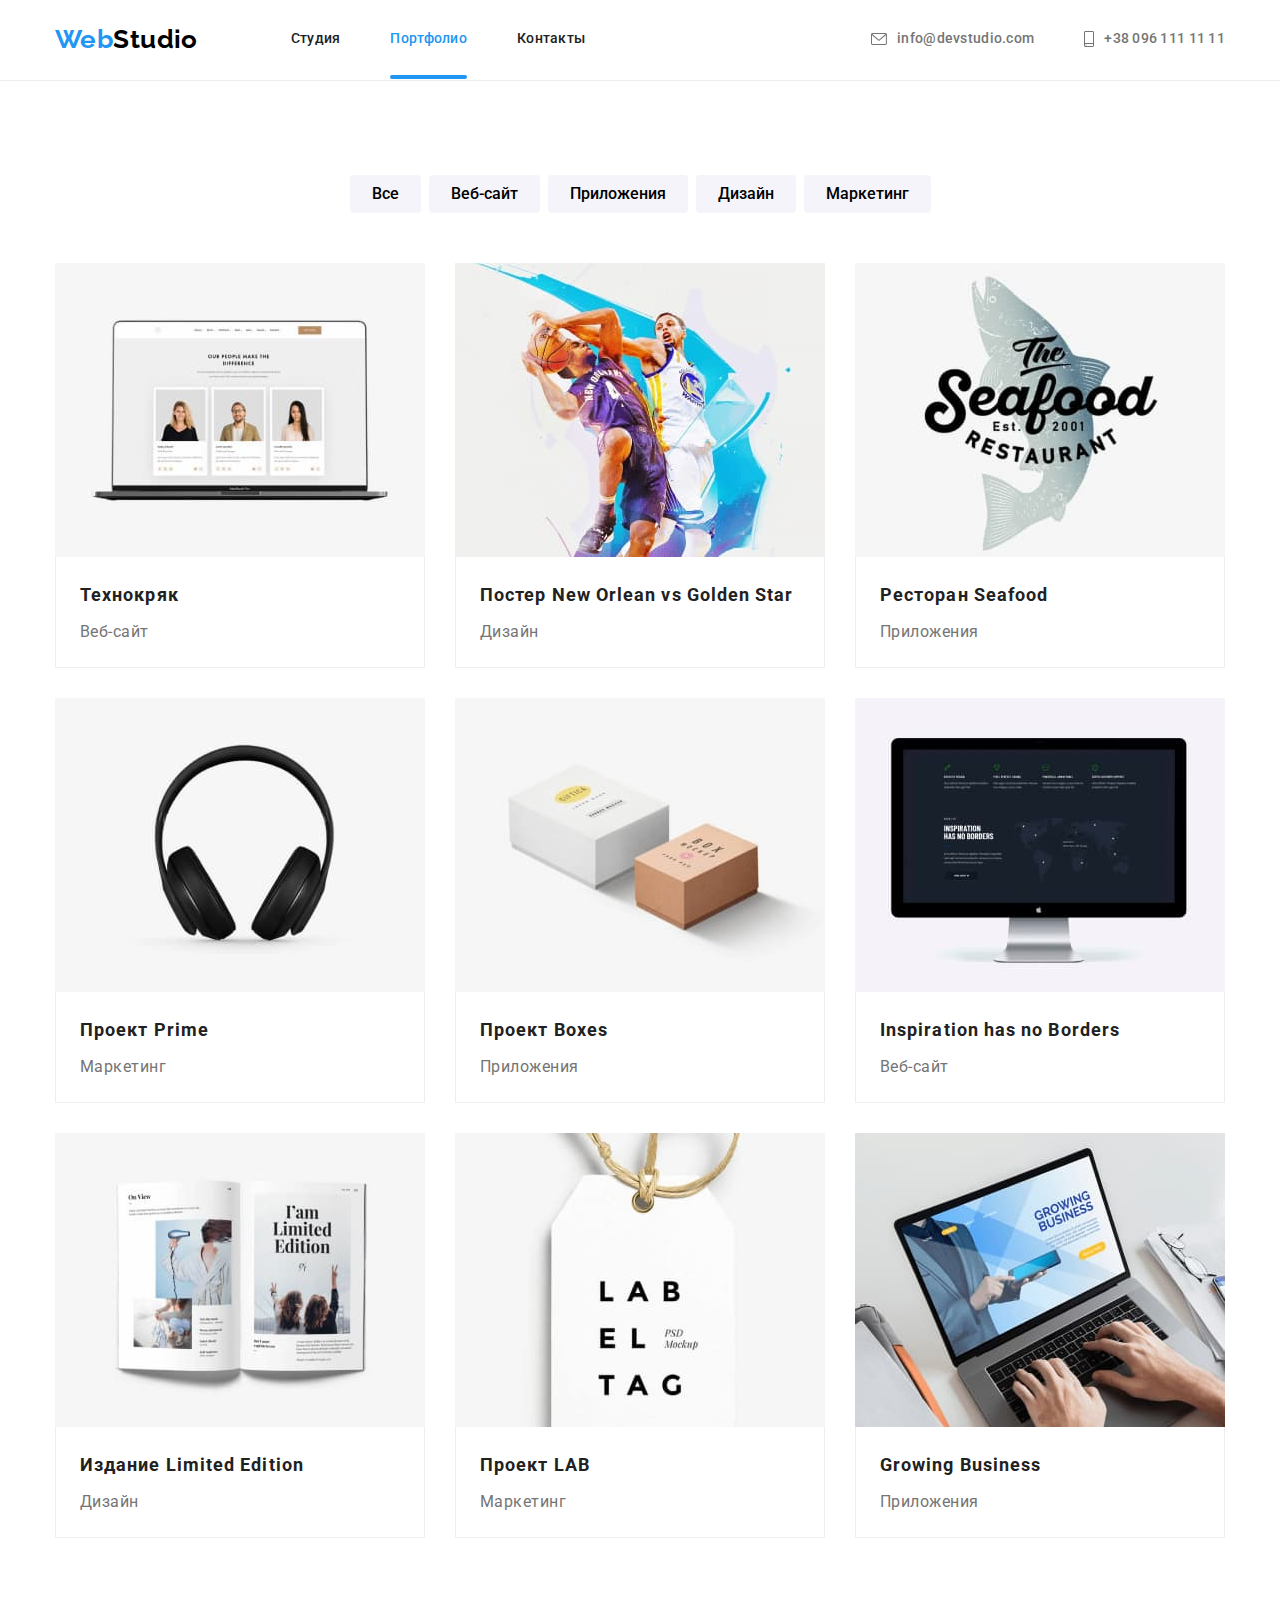
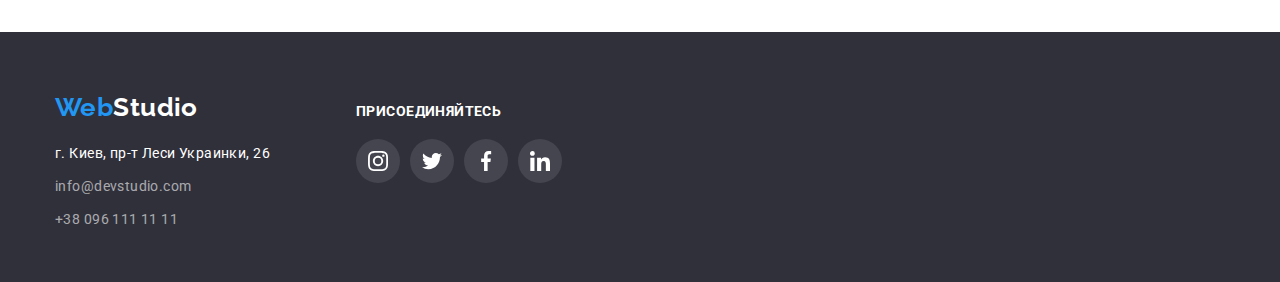
==== portfolio.html @ 51a5d647 "дз-6" ====
<!DOCTYPE html>
<html lang="ru">

<head>
    <meta charset="UTF-8">
    <meta http-equiv="X-UA-Compatible" content="IE=edge">
    <meta name="viewport" content="width=device-width, initial-scale=1.0">
    <title>portfolio</title>
    <link
        href="https://fonts.googleapis.com/css2?family=Raleway:wght@700&family=Roboto:wght@400;500;700;900&display=swap"
        rel="stylesheet">
    <link rel="stylesheet"
        href="https://cdnjs.cloudflare.com/ajax/libs/modern-normalize/0.2.0/modern-normalize.min.css">
    <link rel="stylesheet" href="./css/styles.css">
</head>

<body class="page">
    <header class="page-header border">
        <div class="container">
            <nav class="header-nav">
                <a href="./index.html" class="logo list"><span class="logo-color">Web</span>Studio</a>
                <ul class="site-nav list">
                    <li class="item"><a href="./index.html" class="link-nav  list">Студия</a></li>
                    <li class="item"><a href="./portfolio.html" class="link-nav current list">Портфолио</a></li>
                    <li class="item"><a href="#contacts" class="link-nav list">Контакты</a></li>
                </ul>
            </nav>
            <ul class="auth-nav list">
                <li class="item"><a href="mailto:info@devstudio.com" aria-label="Почта" class="link-contacts list">
                        <svg class="link-contacts-icon" width="16" height="12">
                            <use href="./images/icons.svg#envelope"></use>
                        </svg>info@devstudio.com
                    </a>
                </li>
                <li class="item"><a href="tel:+380961111111" aria-label="Телефон" class="link-contacts list">
                        <svg class="link-contacts-icon" width="10" height="16">
                            <use href="./images/icons.svg#smartphone"></use>
                        </svg>+38 096 111 11 11</a></li>
            </ul>
        </div>
    </header>
    <main>
        <section class="portfolio">
            <div class="container">
                <h1 class="visually-hidden">Портфолио</h1>
                <ul class="filter list">
                    <li><button type="button" class="filter-button" aria-label="Все">Все</button></li>
                    <li><button type="button" class="filter-button" aria-label="Веб-сайт">Веб-сайт</button></li>
                    <li><button type="button" class="filter-button" aria-label="Приложения">Приложения</button></li>
                    <li><button type="button" class="filter-button" aria-label="Дизайн">Дизайн</button></li>
                    <li><button type="button" class="filter-button" aria-label="Маркетинг">Маркетинг</button></li>
                </ul>
                <ul class="filter-item list">
                    <li class="item none">
                        <a href="" aria-label="Веб-сайт" class="filter-link list" target="_blank"
                            rel="noopener noreferrer">
                            <div class="animation-box">
                                <img src="./images/portfoliolink1.jpg" alt="На фото ноутбук" width="370"
                                    class="filter-foto">
                                <p class="animation-box-thumb"><span class="animation-box-text">Технокряк это
                                        современная площадка распространения коронавируса.
                                        Компании
                                        используют эту платформу для цифрового
                                        шпионажа и атак на защищённые сервера конкурентов.</span></p>
                            </div>
                            <div class="filter-box">
                                <h2 class="filter-card-title">Технокряк</h2>
                                <p class="filter-card-text">Веб-сайт</p>
                            </div>
                        </a>
                    </li>
                    <li class="item none">
                        <a href="" aria-label="Дизайн" class="filter-link list" target="_blank"
                            rel="noopener noreferrer">
                            <div class="animation-box">
                                <img src="./images/portfoliolink2.jpg" alt="На фото баскетболисты" width="370"
                                    class="filter-foto">
                                <p class="animation-box-thumb"><span class="animation-box-text">Lorem ipsum dolor sit
                                        amet consectetur adipisicing elit. Magnam beatae, provident similique ab eum id
                                        sint recusandae temporibus! Eveniet nam nobis temporibus quidem harum
                                        perspiciatis, praesentium tenetur veniam!</span></p>
                            </div>
                            <div class="filter-box">
                                <h2 class="filter-card-title">Постер New Orlean vs Golden Star</h2>
                                <p class="filter-card-text">Дизайн</p>
                            </div>
                        </a>
                    </li>
                    <li class="item none">
                        <a href="" aria-label="Приложения" class="filter-link list" target="_blank"
                            rel="noopener noreferrer">
                            <div class="animation-box">
                                <img src="./images/portfoliolink3.jpg" alt="На фото логотип ресторана" width="370"
                                    class="filter-foto">
                                <p class="animation-box-thumb"><span class="animation-box-text">Lorem ipsum dolor sit,
                                        amet consectetur adipisicing elit. Incidunt quae ex repellendus ab autem
                                        inventore amet molestiae excepturi, obcaecati, vel quidem necessitatibus tenetur
                                        optio reprehenderit pariatur?</span></p>
                            </div>
                            <div class="filter-box">
                                <h2 class="filter-card-title">Ресторан Seafood</h2>
                                <p class="filter-card-text">Приложения</p>
                            </div>
                        </a>
                    </li>
                    <li class="item">
                        <a href="" aria-label="Маркетинг" class="filter-link list" target="_blank"
                            rel="noopener noreferrer">
                            <div class="animation-box">
                                <img src="./images/portfoliolink4.jpg" alt="На фото наушники" width="370"
                                    class="filter-foto">
                                <p class="animation-box-thumb"><span class="animation-box-text">Lorem, ipsum dolor sit
                                        amet consectetur adipisicing elit. Reprehenderit, blanditiis. Et sequi sed
                                        adipisci sit, eaque architecto consequatur aliquam odio tempora velit illo
                                        maiores asperiores, voluptatem.</span>
                                </p>
                            </div>
                            <div class="filter-box">
                                <h2 class="filter-card-title">Проект Prime</h2>
                                <p class="filter-card-text">Маркетинг</p>
                            </div>
                        </a>
                    </li>
                    <li class="item">
                        <a href="" aria-label="Приложения" class="filter-link list" target="_blank"
                            rel="noopener noreferrer">
                            <div class="animation-box">
                                <img src="./images/portfoliolink5.jpg" alt="На фото коробки" width="370"
                                    class="filter-foto">
                                <p class="animation-box-thumb"><span class="animation-box-text">Lorem ipsum dolor sit
                                        amet, consectetur adipisicing elit. Aperiam, dolorem? Dolore iste, provident
                                        modi consequuntur ipsum optio repudiandae harum placeat inventore fugit
                                        officiis! quibusdam!</span></p>
                            </div>
                            <div class="filter-box">
                                <h2 class="filter-card-title">Проект Boxes</h2>
                                <p class="filter-card-text">Приложения</p>
                            </div>
                        </a>
                    </li>
                    <li class="item">
                        <a href="" aria-label="Веб-сайт" class="filter-link list" target="_blank"
                            rel="noopener noreferrer">
                            <div class="animation-box">
                                <img src="./images/portfoliolink6.jpg" alt="На фото монитор" width="370"
                                    class="filter-foto">
                                <p class="animation-box-thumb"><span class="animation-box-text">Lorem ipsum dolor sit
                                        amet consectetur adipisicing elit. Cumque nisi iure voluptate perferendis ipsam
                                        autem placeat, libero quam dignissimos pariatur cupiditate temporibus saepe
                                        eaque?</span></p>
                            </div>
                            <div class="filter-box">
                                <h2 class="filter-card-title">Inspiration has no Borders</h2>
                                <p class="filter-card-text">Веб-сайт</p>
                            </div>
                        </a>
                    </li>
                    <li class="item">
                        <a href="" aria-label="Дизайн" class="filter-link list" target="_blank"
                            rel="noopener noreferrer">
                            <div class="animation-box">
                                <img src="./images/portfoliolink7.jpg" alt="На фото книга" width="370"
                                    class="filter-foto">
                                <p class="animation-box-thumb"><span class="animation-box-text">Lorem, ipsum dolor sit
                                        amet consectetur adipisicing elit. Praesentium atque, provident illo molestias
                                        id voluptatibus vel debitis aperiam nobis? Aspernatur, iste quibusdam sed
                                        accusamus omnis!</span></p>
                            </div>
                            <div class="filter-box">
                                <h2 class="filter-card-title">Издание Limited Edition</h2>
                                <p class="filter-card-text">Дизайн</p>
                            </div>
                        </a>
                    </li>
                    <li class="item">
                        <a href="" aria-label="Маркетинг" class="filter-link list" target="_blank"
                            rel="noopener noreferrer">
                            <div class="animation-box">
                                <img src="./images/portfoliolink8.jpg" alt="На фото ярлык с логотипом" width="370"
                                    class="filter-foto">
                                <p class="animation-box-thumb"><span class="animation-box-text">Lorem ipsum, dolor sit
                                        amet consectetur adipisicing elit. Ipsum quidem totam nulla obcaecati quasi ex,
                                        porro et repudiandae voluptatum, dicta, enim eum rem. Explicabo, distinctio quia
                                        .</span></p>
                            </div>
                            <div class="filter-box">
                                <h2 class="filter-card-title">Проект LAB</h2>
                                <p class="filter-card-text">Маркетинг</p>
                            </div>
                        </a>
                    </li>
                    <li class="item">
                        <a href="" aria-label="Приложения" class="filter-link list" target="_blank"
                            rel="noopener noreferrer">
                            <div class="animation-box">
                                <img src="./images/portfoliolink9.jpg" alt="На фото человек работает на ноутбуке"
                                    width="370" class="filter-foto">
                                <p class="animation-box-thumb"><span class="animation-box-text">Lorem ipsum dolor, sit
                                        amet consectetur adipisicing elit. Consectetur, ratione cum quisquam harum
                                        aperiam qui omnis quasi sapiente eius quod consequuntur? Neque consequuntur
                                        facilis voluptatem laborum !</span></p>
                            </div>
                            <div class="filter-box">
                                <h2 class="filter-card-title">Growing Business</h2>
                                <p class="filter-card-text">Приложения</p>
                            </div>
                        </a>
                    </li>
                </ul>
            </div>
        </section>
    </main>
    <footer class="footer">
        <div class="container">
            <div class="footerbox">
                <div class="address-block">
                    <a href="./index.html" class="logo logo-end"><span class="logo-color">Web</span><span
                            class="logo-colors">Studio</span></a>
                    <address class="address" id="contacts">
                        <ul class="address-list list">
                            <li><a href="https://goo.gl/maps/zxBXprxEHdJfPsus8" aria-label="Гугл карта" target="_blank"
                                    rel="noopener noreferrer" class="address-map list">
                                    г. Киев, пр-т Леси Украинки, 26</a></li>
                            <li><a href="mailto:info@devstudio.com" aria-label="Почта"
                                    class="address-contacts list">info@devstudio.com</a></li>
                            <li><a href="tel:+380961111111" aria-label="Телефон" class="address-contacts list">+38 096
                                    111 11 11</a></li>
                        </ul>
                    </address>
                </div>
                <div class="social-network-link">
                    <p class="go-us">присоединяйтесь</p>
                    <ul class="social-network list">
                        <li class="social-item ">
                            <a href="" class="social-link end" aria-label="Инстаграмм" target="_blank"
                                rel="noopener noreferrer">
                                <svg class="social-icon end" width="20" height="20">
                                    <use href="./images/icons.svg#instagram"></use>
                                </svg>
                            </a>
                        </li>
                        <li class="social-item">
                            <a href="" class="social-link end" aria-label="Твиттер" target="_blank"
                                rel="noopener noreferrer">
                                <svg class="social-icon end" width="20" height="20">
                                    <use href="./images/icons.svg#twitter"></use>
                                </svg>
                            </a>
                        </li>
                        <li class="social-item">
                            <a href="" class="social-link end" aria-label="Фейсбук" target="_blank"
                                rel="noopener noreferrer">
                                <svg class="social-icon end" width="20" height="20">
                                    <use href="./images/icons.svg#facebook"></use>
                                </svg>
                            </a>
                        </li>
                        <li class="social-item">
                            <a href="" class="social-link end" aria-label="Линкедин" target="_blank"
                                rel="noopener noreferrer">
                                <svg class="social-icon end" width="20" height="20">
                                    <use href="./images/icons.svg#linkedin"></use>
                                </svg>
                            </a>
                        </li>
                    </ul>
                </div>
            </div>
        </div>
    </footer>
</body>

</html>
---- css/styles.css ----
/* цвет основного текста #212121 */
/* цвет вторичный #757575 */
/* белый #FFFFFF */
/* акцент #2196F3 */
/* акцент адрес rgba(255, 255, 255, 0.6) */
/* bg задний фон #E5E5E5 */
/* bg основа документа ##FFFFFF */
/* bg вторичный #2F303A */
/* bg акцент #F5F4FA */
/* шрифт лого Raleway 700*/
/* шрифт текста Roboto 900 700 500 400*/
:root {
  --accent-color: #2196f3;
  --text-title-color: #212121;
  --text-color: #757575;
  --icons-color: #afb1b8;
  --primary-white-color: #ffffff;
  --dark-bg-color: #2f303a;
  --accent-bg-color: #f5f4fa;
  --section-text-set: 4;
  --section-text-set-gap: 30px;
  --section-card-set: 4;
  --section-card-set-gap: 30px;
  --section-foto-set: 3;
  --section-foto-set-gap: 30px;
  --section-clients-set: 6;
  --section-clients-set-gap: 30px;
  --section-filter-link-set: 3;
  --section-filter-link-gap: 30px;
  --card-shadow: 0px 1px 3px rgba(0, 0, 0, 0.12),
    0px 1px 1px rgba(0, 0, 0, 0.14), 0px 2px 1px rgba(0, 0, 0, 0.2);
}
body {
  background-color: var(--primary-white-color);
  color: var(--text-title-color);

  font-family: Roboto, sans-serif;
  font-weight: 400;
  font-size: 14px;
  line-height: 1.71;
  letter-spacing: 0.03em;
}
html {
  box-sizing: border-box;
}
*,
*::after,
*::before {
  box-sizing: inherit;
}
h1,
h2,
h3,
h4,
h5,
h6,
p {
  margin-top: 0;
}
img {
  display: block;
  max-width: 100%;
  height: auto;
}
.list {
  list-style: none;
  text-decoration: none;
  color: inherit;
  padding: 0;
  margin: 0;
}
.list-border {
  border: none;
}
.visually-hidden {
  position: absolute !important;
  clip: rect(1px 1px 1px 1px);
  clip: rect(1px, 1px, 1px, 1px);
  padding: 0 !important;
  border: 0 !important;
  height: 1px !important;
  width: 1px !important;
  overflow: hidden;
}
.container {
  width: 1200px;
  padding-right: 15px;
  padding-left: 15px;
  margin-right: auto;
  margin-left: auto;
}
.section {
  padding-top: 94px;
  padding-bottom: 94px;
}
/* site nav */
.page-header .container {
  display: flex;
  justify-content: flex-end;
  align-items: center;
}
.page-header .logo {
  margin-right: 93px;
}
.header-nav {
  display: inline-flex;
  align-items: center;
  margin-right: auto;
}
.logo {
  display: inline-block;
  color: #000000;
  font-family: Raleway, sans-serif;
  font-weight: 700;
  font-size: 26px;
  line-height: 1.19;
  text-decoration: none;
}
.logo-color {
  color: var(--accent-color);
}
.logo-colors {
  color: var(--primary-white-color);
  background-color: #2f303a; /*временно*/
}
.link-nav:hover,
.link-nav:focus {
  color: var(--accent-color);
}
.link-nav {
  color: var(--text-title-color);
  transition: color 250ms cubic-bezier(0.4, 0, 0.2, 1);
}
.site-nav .link-nav.current {
  position: relative;
  color: var(--accent-color);
}
.link-nav.current::after {
  content: '';
  position: absolute;
  top: 45px;
  left: 0;
  display: block;
  width: 100%;
  height: 4px;
  background: var(--accent-color);
  border-radius: 2px;
}

.site-nav .item:not(:last-child) {
  margin-right: 50px;
}
.auth-nav .item:not(:last-child) {
  margin-right: 50px;
}
.site-nav {
  display: flex;
  font-weight: 500;
  font-size: 14px;
  line-height: 1.14;
  letter-spacing: 0.02em;
}
.auth-nav {
  display: inline-flex;
  align-items: center;
  font-weight: 500;
  font-size: 14px;
  line-height: 1.14;
  letter-spacing: 0.02em;
}
.link-contacts:hover,
.link-contacts:focus {
  color: var(--accent-color);
}
.link-contacts:hover .link-contacts-icon,
.link-contacts:focus .link-contacts-icon {
  fill: var(--accent-color);
}
.link-contacts-icon {
  margin-right: 10px;
  fill: currentColor;
  transition: fill 250ms cubic-bezier(0.4, 0, 0.2, 1);
}
.link-contacts {
  /* добавил падинги чтобы выровнять рамку при фокусе */
  padding-top: 1px;
  padding-bottom: 1px;
  display: flex;
  align-items: center;
  color: var(--text-color);
  transition: color 250ms cubic-bezier(0.4, 0, 0.2, 1);
}
.address-list {
  font-style: normal;
  display: inline-flex;
  flex-direction: column;
}
.address-list li:not(:last-child) {
  margin-bottom: 9px;
}
/* +footer address */
.address-contacts:hover,
.address-contacts:focus {
  color: var(--accent-color);
}
.address-contacts {
  color: rgba(255, 255, 255, 0.6);
  transition: color 250ms cubic-bezier(0.4, 0, 0.2, 1);
}
.address-map:hover,
.address-map:focus {
  color: var(--accent-color);
}
.address-map {
  color: var(--primary-white-color);
  transition: color 250ms cubic-bezier(0.4, 0, 0.2, 1);
}
/* section */
.page-header {
  padding-top: 24px;
  padding-bottom: 25px;
}
.page-header.web {
  padding-bottom: 26px;
}
.page-header.border {
  border-bottom: 1px solid #ececec;
}
.hero {
  background-color: #c4c4c4;
  text-align: center;
  padding-top: 200px;
  padding-bottom: 200px;
}
.hero.overlay {
  height: 600px;
  max-width: 1600px;
  margin-left: auto;
  margin-right: auto;
  background-image: linear-gradient(
      to right,
      rgba(47, 48, 58, 0.4),
      rgba(47, 48, 58, 0.4)
    ),
    url(../images/hero.jpg);
  background-repeat: no-repeat;
  background-position: center;
  background-size: cover;
}
.hero-center {
  display: flex;
  flex-direction: column;
}
.hero-title {
  display: inline-block;
  color: var(--primary-white-color);

  font-weight: 900;
  font-size: 44px;
  line-height: 1.36;
  max-width: 696px;
  letter-spacing: 0.06em;
  text-transform: uppercase;
  margin-right: auto;
  margin-left: auto;
  margin-bottom: 30px;
}
.button-hero:hover,
.button-hero:focus {
  background-color: #188ce8;
}
.button-hero {
  display: inline-block;
  padding: 10px 32px;
  min-width: 200px;
  color: var(--primary-white-color);
  background-color: var(--accent-color);
  font-family: inherit;
  font-weight: 700;
  font-size: 16px;
  line-height: 1.87;
  letter-spacing: 0.06em;
  border: none;
  cursor: pointer;
  box-shadow: 0px 4px 4px rgba(0, 0, 0, 0.15);
  border-radius: 4px;
  transition: background-color 250ms cubic-bezier(0.4, 0, 0.2, 1);
}
/* modal js */
.backdrop.is-hidden {
  visibility: hidden;
  opacity: 0;
  pointer-events: none;
}
.backdrop {
  position: fixed;
  top: 0;
  left: 0;
  width: 100%;
  height: 100%;
  background-color: rgba(0, 0, 0, 0.2);
  opacity: 1;
  visibility: visible;
  transition: opacity 250ms cubic-bezier(0.4, 0, 0.2, 1),
    visibility 250ms cubic-bezier(0.4, 0, 0.2, 1);
  z-index: 1;
}
.modal {
  display: flex;
  position: relative;
  top: 50%;
  left: 50%;
  max-width: 528px;
  height: 581px;
  transform: translate(-50%, -50%);
  background: var(--primary-white-color);
  box-shadow: 0px 1px 3px rgba(0, 0, 0, 0.12), 0px 1px 1px rgba(0, 0, 0, 0.14),
    0px 2px 1px rgba(0, 0, 0, 0.2);
  border-radius: 4px;
}
.button-modal-close {
  position: absolute;
  right: 8px;
  top: 8px;
  width: 30px;
  height: 30px;
  border: 1px solid rgba(0, 0, 0, 0.1);
  background: var(--primary-white-color);
  border-radius: 50%;
  cursor: pointer;
}
.close-icon {
  position: absolute;
  transform: translate(-50%, -50%);
  fill: #000000;
}
/* section Чем мы занимаемся описани */
.fotos {
  padding-top: 0;
}
.section-text {
  display: flex;
  flex-wrap: wrap;
  padding: 0;
  margin: 0;
  margin-left: calc(-1 * var(--section-text-set-gap));
}
.item-box {
  display: flex;
  justify-content: center;
  align-items: center;
  min-height: 120px;
  margin-bottom: 30px;
  background: #f5f4fa;
  border-radius: 4px;
}
.section-text > .item {
  flex-basis: calc(
    100% / var(--section-text-set) - var(--section-text-set-gap)
  );
  margin-left: var(--section-text-set-gap);
}
.section-title {
  font-size: 36px;
  line-height: 1.16;
  text-align: center;
  margin-bottom: 50px;
}
.text-title {
  font-size: 14px;
  line-height: 1.14;
  text-transform: uppercase;
  margin-bottom: 10px;
}
.text {
  color: var(--text-color);
  margin-bottom: 0;
}

/* section Чем мы занимаемся foto */
.section-foto {
  display: flex;
  flex-wrap: wrap;
  padding: 0;
  margin: 0;
  margin-left: calc(-1 * var(--section-foto-set-gap));
}
.section-foto > .item {
  flex-basis: calc(
    100% / var(--section-foto-set) - var(--section-foto-set-gap)
  );
  margin-left: var(--section-foto-set-gap);
}
.item.foto-thumb {
  display: inline-block;
  position: relative;
}
.foto-thumb-text {
  display: inline-flex;
  justify-content: center;
  align-items: center;
  position: absolute;
  width: 100%;
  min-height: 70px;
  bottom: 0;
  margin: 0;
  font-weight: 700;
  font-size: 14px;
  line-height: 1.14;
  text-transform: uppercase;
  color: var(--primary-white-color);

  background: rgba(47, 48, 58, 0.8);
}
/* section Чем мы занимаемся */
.section.team {
  background-color: var(--accent-bg-color);
}
.section-card {
  display: flex;
  flex-wrap: wrap;
  padding: 0;
  margin: 0;
  margin-left: calc(-1 * var(--section-card-set-gap));
}
.section-card > .item {
  background-color: var(--primary-white-color);
  flex-basis: calc(
    100% / var(--section-card-set) - var(--section-card-set-gap)
  );
  margin-left: var(--section-card-set-gap);
  box-shadow: var(--card-shadow);
  border-radius: 0px 0px 4px 4px;
}
.team-foto {
  margin: auto;
}
.card-box {
  padding: 30px 10px;
  text-align: center;
}
.card-title {
  margin-bottom: 10px;
  font-weight: 500;
  font-size: 16px;
  line-height: 1.18;
}
.card-text {
  margin-bottom: 16px;
  color: var(--text-color);
  font-size: 16px;
  line-height: 1.18;
}
.social-network {
  display: inline-flex;
}
.social-item + .social-item {
  margin-left: 10px;
}
.social-link {
  display: flex;
  justify-content: center;
  align-items: center;
  width: 44px;
  height: 44px;
  border-radius: 50%;
  transition: background-color 250ms cubic-bezier(0.4, 0, 0.2, 1);
}
.social-link:hover,
.social-link:focus {
  background-color: var(--accent-color);
}
.social-icon {
  fill: var(--icons-color);
  transition: fill 250ms cubic-bezier(0.4, 0, 0.2, 1);
}
.social-link:hover .social-icon,
.social-link:focus .social-icon {
  fill: var(--primary-white-color);
}
/* Клиенты */
.clients-titel {
  font-weight: 700;
  font-size: 36px;
  line-height: 1.16;
  text-align: center;
  margin-bottom: 50px;
}
.clients-list {
  display: inline-flex;
  margin-left: calc(-1 * var(--section-clients-set-gap));
}

.clients-item {
  flex-basis: calc(
    100% / var(--section-clients-set) - var(--section-clients-set-gap)
  );
  margin-left: var(--section-clients-set-gap);
}
.clients-link {
  display: flex;
  justify-content: center;
  align-items: center;
  width: 170px;
  height: 90px;
  border: 1px solid var(--icons-color);
  border-radius: 4px;
  transition: background-color 250ms cubic-bezier(0.4, 0, 0.2, 1);
}
.clients-icon {
  fill: var(--icons-color);
  transition: fill 250ms cubic-bezier(0.4, 0, 0.2, 1);
}
.clients-link:hover .clients-icon,
.clients-link:focus .clients-icon {
  fill: var(--accent-color);
}
.clients-link:hover,
.clients-link:focus {
  border: 1px solid var(--accent-color);
}
/* footer */
.footer {
  background-color: #2f303a;
  padding-top: 60px;
  padding-bottom: 50px;
}
.footerbox {
  display: flex;
  align-items: baseline;
}
.logo-end {
  margin-bottom: 20px;
}
.address-block {
  width: 231px;
}
.social-network-link {
  display: inline-block;
  widows: 206px;
  margin-left: 70px;
}
/* думал через strong но сильно меняется жирность */
.go-us {
  font-weight: 700;
  font-size: 14px;
  line-height: 1.14;
  text-transform: uppercase;
  color: var(--primary-white-color);
  margin-bottom: 20px;
}
.social-link.end {
  background: rgba(255, 255, 255, 0.1);
  transition: background-color 250ms cubic-bezier(0.4, 0, 0.2, 1);
}
.social-icon.end {
  fill: var(--primary-white-color);
}
.social-link.end:hover,
.social-link.end:focus {
  background-color: var(--accent-color);
}
/* portfolio */

/* button */
.portfolio {
  padding-top: 94px;
  padding-bottom: 94px;
}
.filter {
  display: flex;
  justify-content: center;
  align-items: center;
  margin-bottom: 50px;
}
.filter li:not(:last-child) {
  margin-right: 8px;
}

.filter-button:hover,
.filter-button:focus {
  color: var(--primary-white-color);
  background-color: var(--accent-color);
  box-shadow: 0px 3px 1px rgba(0, 0, 0, 0.1), 0px 1px 2px rgba(0, 0, 0, 0.08),
    0px 2px 2px rgba(0, 0, 0, 0.12);
}
.filter-button {
  background-color: var(--accent-bg-color);
  display: inline-block;
  font-family: inherit;
  font-weight: 500;
  font-size: 16px;
  line-height: 1.62;
  text-align: center;
  padding: 6px 22px;
  border-radius: 4px;
  border: transparent;
  cursor: pointer;
  transition: background-color 250ms cubic-bezier(0.4, 0, 0.2, 1),
    color 250ms cubic-bezier(0.4, 0, 0.2, 1),
    box-shadow 250ms cubic-bezier(0.4, 0, 0.2, 1);
}
/* filter */
.filter-item {
  padding: 0;
  margin: 0;
  display: flex;
  flex-wrap: wrap;
  margin-left: calc(-1 * var(--section-card-set-gap));
  margin-top: calc(-1 * var(--section-card-set-gap));
}
.filter-item > .item {
  flex-basis: calc(
    100% / var(--section-filter-link-set) - var(--section-filter-link-gap)
  );
  margin-left: var(--section-card-set-gap);
  margin-top: var(--section-card-set-gap);
}
.filter-card-title {
  color: var(--text-title-color);
  font-weight: 700;
  font-size: 18px;
  line-height: 2;
  letter-spacing: 0.06em;
  margin-bottom: 4px;
}
.filter-card-text {
  color: var(--text-color);
  font-size: 16px;
  line-height: 1.87;
  letter-spacing: 0.03em;
}
.filter-link p {
  margin-bottom: 0;
}
.filter-link {
  display: block;
  transition: box-shadow 250ms cubic-bezier(0.4, 0, 0.2, 1);
}
.filter-link:hover,
.filter-link:focus {
  box-shadow: 0px 1px 1px rgba(0, 0, 0, 0.12), 0px 4px 4px rgba(0, 0, 0, 0.06),
    1px 4px 6px rgba(0, 0, 0, 0.16);
}
.filter-box {
  padding: 20px 24px;
  border: 1px solid #eeeeee;
  border-top: none;
}
/* анимация фильтра */
.animation-box {
  position: relative;
  overflow: hidden;
}
.filter-link:hover .animation-box-thumb,
.filter-link:focus .animation-box-thumb {
  transform: translateY(0);
}
.animation-box-thumb {
  position: absolute;
  top: 0;
  left: 0;
  width: 100%;
  height: 100%;
  background: rgba(33, 150, 243, 0.9);
  transform: translateY(100%);
  transition: transform 250ms cubic-bezier(0.4, 0, 0.2, 1);
}
.animation-box-text {
  position: absolute;
  top: 50%;
  left: 50%;
  width: 322px;
  transform: translate(-50%, -50%);
  font-size: 18px;
  line-height: 1.56;

  color: #ffffff;
}
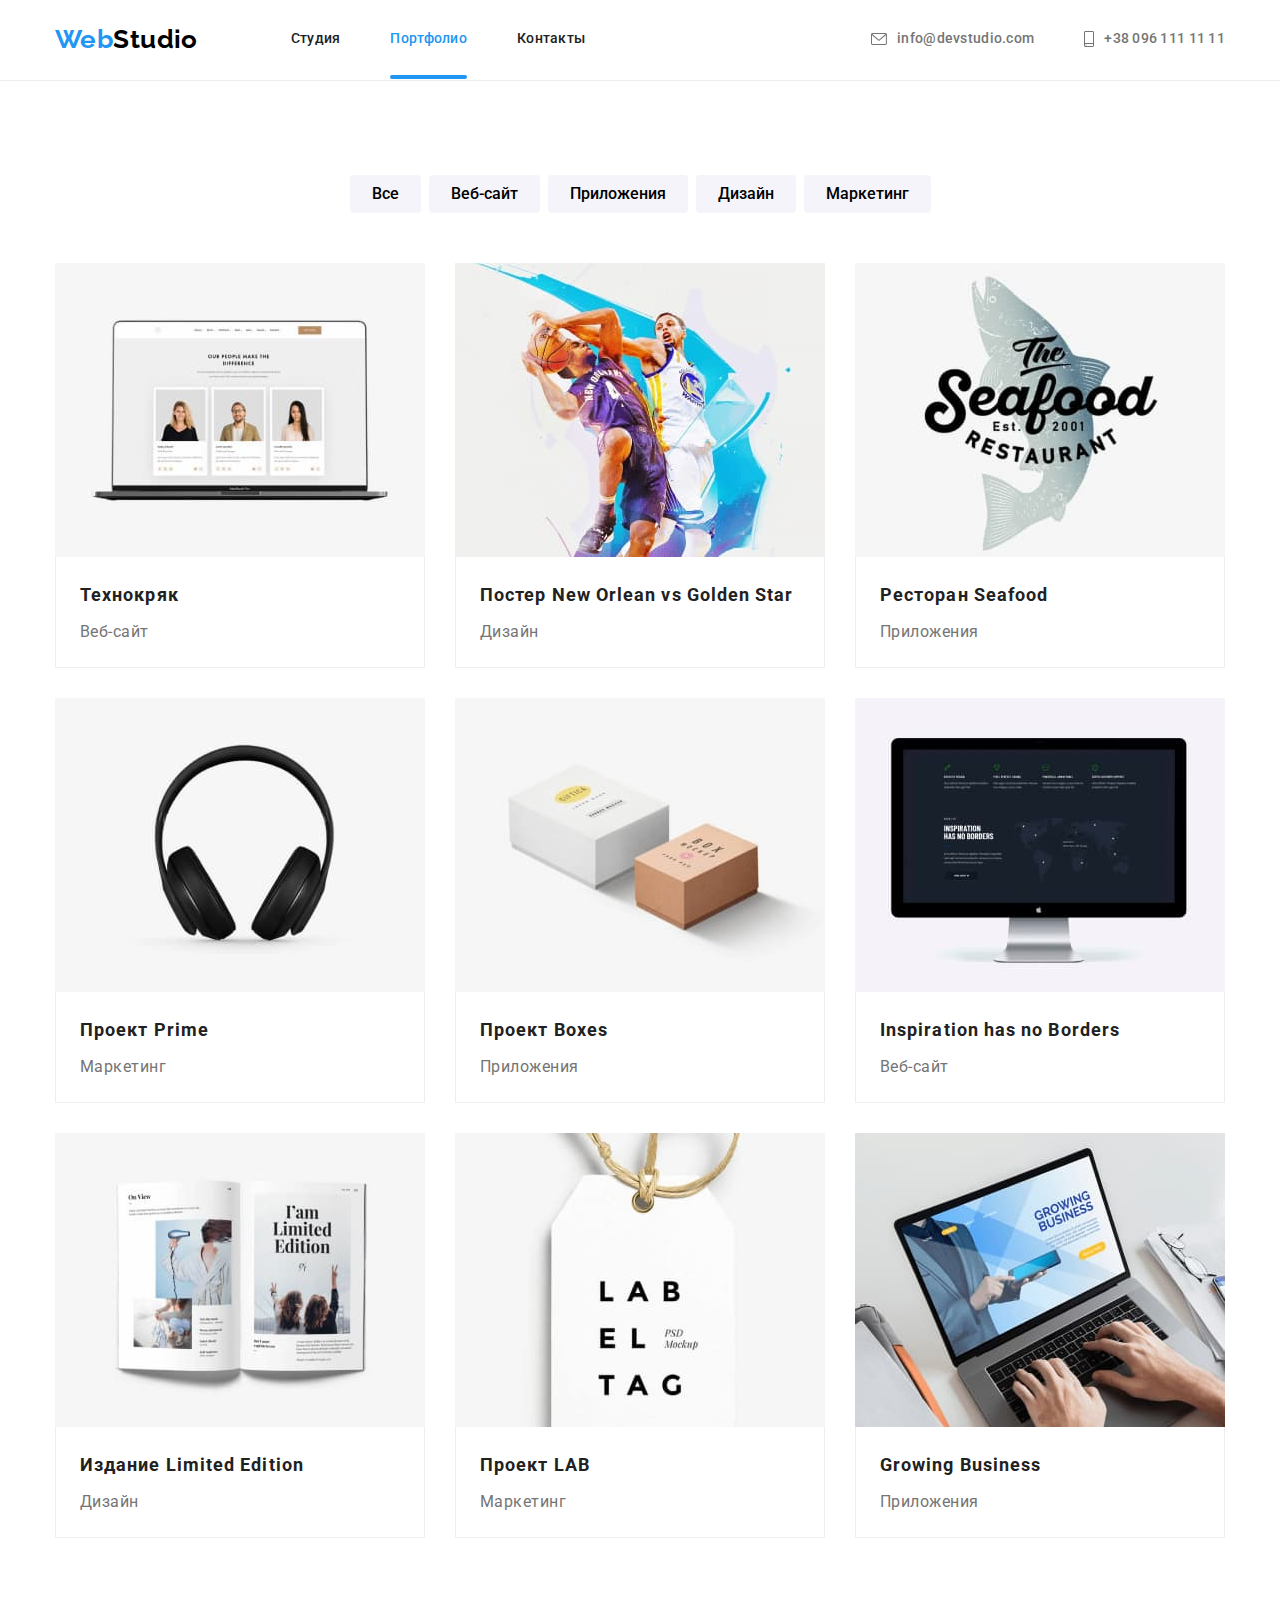
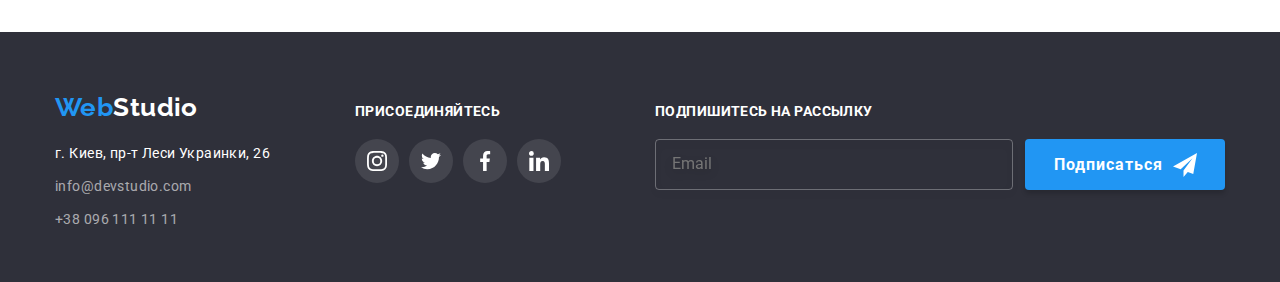
==== commit 9871166d: "дз-6" ====
--- a/portfolio.html
+++ b/portfolio.html
@@ -265,6 +265,18 @@
                         </li>
                     </ul>
                 </div>
+                <div class="subscribe-box">
+                    <p class="go-us">Подпишитесь на рассылку</p>
+                    <form class="mail-field-box">
+                        <label class="mail-field"><input class="mail-field-item" type="email" name="email"
+                                placeholder="Email"></label>
+                        <button type="submit" class="button-subscribe">Подписаться
+                            <svg class="subscribe-icon" width="24" height="24">
+                                <use href="./images/icons.svg#icon_send"></use>
+                            </svg>
+                        </button>
+                    </form>
+                </div>
             </div>
         </div>
     </footer>
--- a/css/styles.css
+++ b/css/styles.css
@@ -265,12 +265,18 @@
   margin-left: auto;
   margin-bottom: 30px;
 }
-.button-hero:hover,
-.button-hero:focus {
+.button-hero,
+.button-subscribe,
+.button-send:hover,
+.button-hero,
+.button-subscribe,
+.button-send:focus {
   background-color: #188ce8;
 }
-.button-hero {
-  display: inline-block;
+.button-hero,
+.button-subscribe,
+.button-send {
+  display: inline-flex;
   padding: 10px 32px;
   min-width: 200px;
   color: var(--primary-white-color);
@@ -286,6 +292,44 @@
   border-radius: 4px;
   transition: background-color 250ms cubic-bezier(0.4, 0, 0.2, 1);
 }
+.button-subscribe {
+  align-items: center;
+  text-align: center;
+  padding-left: 29px;
+  padding-right: 28px;
+}
+.button-send {
+  align-items: center;
+  text-align: center;
+  padding-left: 56px;
+  padding-right: 55px;
+  width: 200px;
+}
+.subscribe-icon {
+  margin-left: 10px;
+  fill: currentColor;
+}
+.button-modal-close {
+  position: absolute;
+  right: 8px;
+  top: 8px;
+  width: 30px;
+  height: 30px;
+  border: 1px solid rgba(0, 0, 0, 0.1);
+  background: var(--primary-white-color);
+  border-radius: 50%;
+  cursor: pointer;
+}
+.button-modal-close:hover .close-icon,
+.button-modal-close:focus .close-icon {
+  fill: var(--accent-color);
+}
+.close-icon {
+  position: absolute;
+  transform: translate(-50%, -50%);
+  fill: #000000;
+  transition: fill 250ms cubic-bezier(0.4, 0, 0.2, 1);
+}
 /* modal js */
 .backdrop.is-hidden {
   visibility: hidden;
@@ -318,22 +362,102 @@
     0px 2px 1px rgba(0, 0, 0, 0.2);
   border-radius: 4px;
 }
-.button-modal-close {
+.form-modal {
   position: absolute;
-  right: 8px;
-  top: 8px;
-  width: 30px;
-  height: 30px;
-  border: 1px solid rgba(0, 0, 0, 0.1);
-  background: var(--primary-white-color);
-  border-radius: 50%;
+  top: 40px;
+  left: 40px;
+  width: 448px;
+}
+.modal-title {
+  margin-bottom: 12px;
+  font-weight: 700;
+  font-size: 20px;
+  line-height: 23px;
+}
+.form-field {
+  position: relative;
+  display: flex;
+  flex-direction: column;
+  text-align: left;
+  margin-bottom: 10px;
+}
+.form-field.area {
+  margin-bottom: 0;
+}
+.form-input {
+  width: 100%;
+  margin: 0;
+  padding: 11px 12px 11px 42px;
+  border: 1px solid rgba(33, 33, 33, 0.2);
+  box-sizing: border-box;
+  border-radius: 4px;
   cursor: pointer;
-}
-.close-icon {
+  transition: border 250ms cubic-bezier(0.4, 0, 0.2, 1);
+}
+.form-input:hover {
+  border-color: var(--accent-color);
+}
+.form-input.area {
+  margin-bottom: 20px;
+  padding: 12px 16px;
+  height: 120px;
+  resize: none;
+  font-size: 14px;
+  line-height: 1.14;
+  letter-spacing: 0.01em;
+}
+.form-label {
+  margin-bottom: 4px;
+  font-size: 12px;
+  line-height: 1.16;
+  letter-spacing: 0.01em;
+  color: var(--text-color);
+}
+/* textarea::-webkit-input-placeholder {
+  color: rgba(117, 117, 117, 0.5); 
+} */
+.form-input.area::placeholder {
+  color: rgba(117, 117, 117, 0.5);
+}
+.form-input:hover + .form-icon,
+.form-input:focus + .form-icon {
+  fill: var(--accent-color);
+}
+.form-icon {
   position: absolute;
-  transform: translate(-50%, -50%);
-  fill: #000000;
-}
+  top: 50%;
+  left: 12px;
+  fill: var(--text-title-color);
+  transition: fill 250ms cubic-bezier(0.4, 0, 0.2, 1);
+}
+.checkbox-modal {
+  display: flex;
+  justify-content: center;
+  align-items: center;
+  margin-bottom: 30px;
+}
+.checkbox-icon {
+  border: 2px solid;
+  border-radius: 2px;
+  transition: background-color 250ms cubic-bezier(0.4, 0, 0.2, 1),
+    fill 250ms cubic-bezier(0.4, 0, 0.2, 1);
+}
+.check-icon-box:checked + .checkbox-icon {
+  border: none;
+  background-color: var(--accent-color);
+}
+.check-box-agreement {
+  margin-left: 3px;
+  text-decoration-line: underline;
+  fill: var(--primary-white-color);
+  color: var(--accent-color);
+}
+.checkbox-text {
+  margin: 0;
+  margin-left: 7px;
+  color: var(--text-color);
+}
+
 /* section Чем мы занимаемся описани */
 .fotos {
   padding-top: 0;
@@ -527,20 +651,37 @@
 }
 .footerbox {
   display: flex;
+  justify-content: space-between;
   align-items: baseline;
 }
 .logo-end {
   margin-bottom: 20px;
 }
 .address-block {
-  width: 231px;
+  flex-basis: calc((50% - 45px) / 2);
 }
 .social-network-link {
-  display: inline-block;
-  widows: 206px;
-  margin-left: 70px;
-}
-/* думал через strong но сильно меняется жирность */
+  flex-basis: calc((50% - 45px) / 2);
+}
+.subscribe-box {
+  flex-basis: calc(50% - 15px);
+}
+.mail-field-box {
+  display: flex;
+}
+.mail-field {
+  margin-right: 12px;
+}
+.mail-field-item {
+  width: 358px;
+  padding: 15px 16px;
+  font-size: 16px;
+  color: rgba(255, 255, 255, 0.6);
+  background-color: inherit;
+  border: 1px solid rgba(255, 255, 255, 0.3);
+  filter: drop-shadow(0px 4px 4px rgba(0, 0, 0, 0.15));
+  border-radius: 4px;
+}
 .go-us {
   font-weight: 700;
   font-size: 14px;
